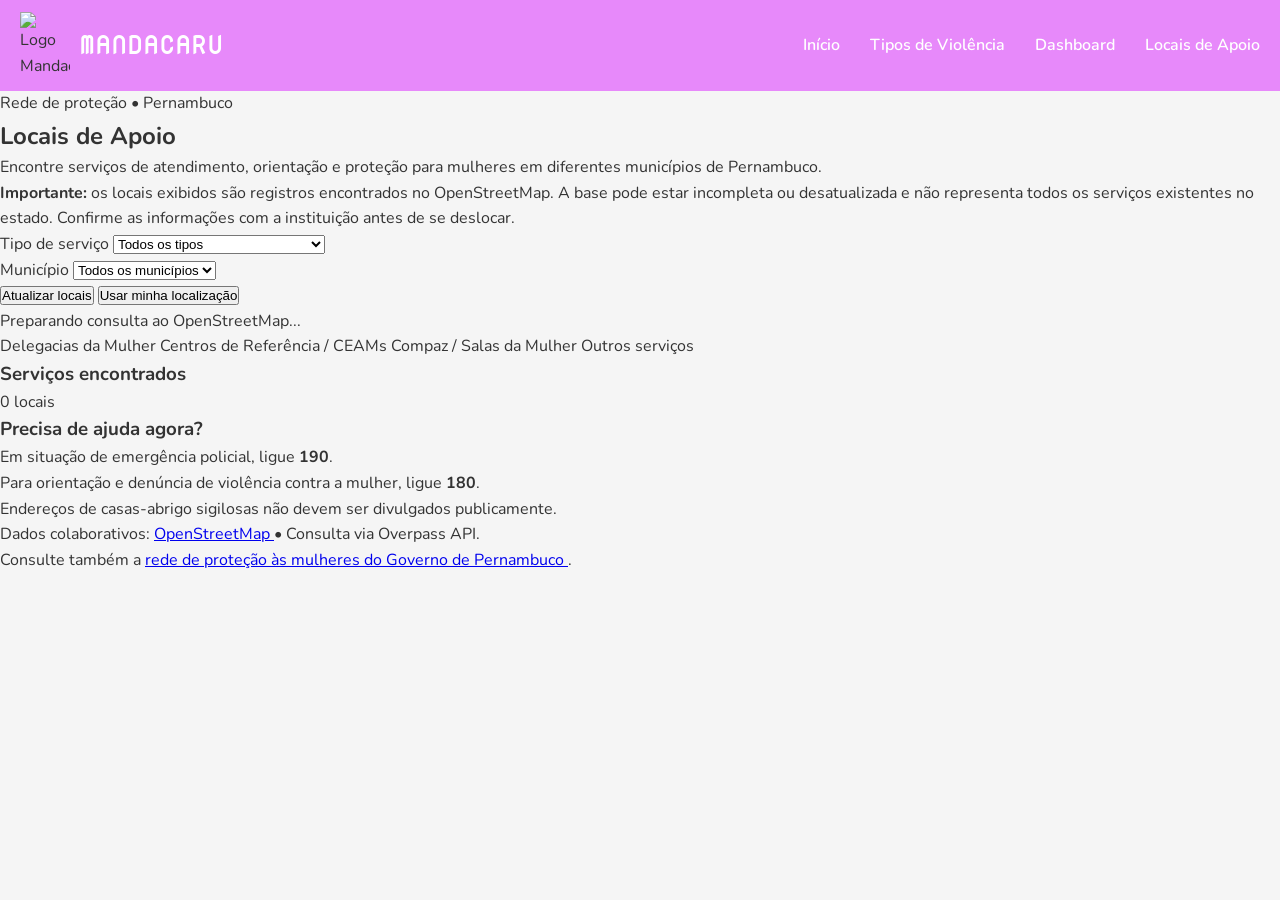
==== apoio.html @ 60b7e419 "Create apoio.html for support services page This HTML file provides a structured layout for a suppor" ====
<!DOCTYPE html>
<html lang="pt-BR">
<head>
  <meta charset="UTF-8">
  <meta name="viewport" content="width=device-width, initial-scale=1.0">
  <title>Locais de Apoio - Mandacaru</title>

  <link rel="preconnect" href="https://fonts.googleapis.com">
  <link rel="preconnect" href="https://fonts.gstatic.com" crossorigin>

  <link href="https://fonts.googleapis.com/css2?family=Nova+Mono&family=Nunito:wght@300;400;600;700&display=swap" rel="stylesheet">

  <link rel="stylesheet" href="dashboard.css">
  <link rel="stylesheet" href="https://unpkg.com/leaflet@1.9.4/dist/leaflet.css">
  <link rel="stylesheet" href="apoio.css">
</head>

<body>

  <header class="cabecalho">
    <div class="container-cabecalho">

      <div class="logo-area">
        <img src="img/logo-mandacaru-branco.png" alt="Logo Mandacaru" class="logo-imagem">
        <h1 class="nome-projeto">Mandacaru</h1>
      </div>

      <nav class="menu-navegacao">
        <ul class="lista-menu">
          <li><a href="index.html" class="link-menu">Início</a></li>
          <li><a href="tipos-violencia.html" class="link-menu">Tipos de Violência</a></li>
          <li><a href="dashboard.html" class="link-menu">Dashboard</a></li>
          <li><a href="apoio.html" class="link-menu" aria-current="page">Locais de Apoio</a></li>
        </ul>
      </nav>

    </div>
  </header>

  <main class="pagina-apoio">

    <section class="introducao-apoio">
      <p class="etiqueta-apoio">Rede de proteção • Pernambuco</p>

      <h2>Locais de Apoio</h2>

      <p>
        Encontre serviços de atendimento, orientação e proteção
        para mulheres em diferentes municípios de Pernambuco.
      </p>

      <div class="aviso-dados">
        <strong>Importante:</strong>
        os locais exibidos são registros encontrados no OpenStreetMap.
        A base pode estar incompleta ou desatualizada e não representa
        todos os serviços existentes no estado. Confirme as informações
        com a instituição antes de se deslocar.
      </div>
    </section>

    <section class="painel-filtros">

      <div class="campo-filtro">
        <label for="filtroCategoria">Tipo de serviço</label>

        <select id="filtroCategoria">
          <option value="todos">Todos os tipos</option>
          <option value="delegacia">Delegacias da Mulher</option>
          <option value="centro">Centros de Referência / CEAMs</option>
          <option value="compaz">Compaz / Salas da Mulher</option>
          <option value="outro">Outros serviços mapeados</option>
        </select>
      </div>

      <div class="campo-filtro">
        <label for="filtroMunicipio">Município</label>

        <select id="filtroMunicipio">
          <option value="todos">Todos os municípios</option>
        </select>
      </div>

      <button id="btnAtualizarLocais" type="button">
        Atualizar locais
      </button>

      <button id="btnMinhaLocalizacao" type="button" class="botao-secundario">
        Usar minha localização
      </button>

    </section>

    <p id="statusApoio" class="status-apoio" role="status" aria-live="polite">
      Preparando consulta ao OpenStreetMap...
    </p>

    <section class="legenda-apoio">

      <span>
        <i class="marcador-legenda marcador-delegacia"></i>
        Delegacias da Mulher
      </span>

      <span>
        <i class="marcador-legenda marcador-centro"></i>
        Centros de Referência / CEAMs
      </span>

      <span>
        <i class="marcador-legenda marcador-compaz"></i>
        Compaz / Salas da Mulher
      </span>

      <span>
        <i class="marcador-legenda marcador-outro"></i>
        Outros serviços
      </span>

    </section>

    <div
      id="mapaPernambuco"
      role="application"
      aria-label="Mapa dos locais de apoio em Pernambuco">
    </div>

    <section class="resultados-apoio">

      <div class="titulo-resultados">
        <h3>Serviços encontrados</h3>
        <span id="quantidadeLocais">0 locais</span>
      </div>

      <ul id="listaLocais" class="lista-locais"></ul>

    </section>

    <section class="contatos-emergencia">

      <h3>Precisa de ajuda agora?</h3>

      <p>
        Em situação de emergência policial, ligue
        <strong>190</strong>.
      </p>

      <p>
        Para orientação e denúncia de violência contra a mulher,
        ligue <strong>180</strong>.
      </p>

      <p>
        Endereços de casas-abrigo sigilosas não devem ser divulgados publicamente.
      </p>

    </section>

    <p class="creditos-mapa">
      Dados colaborativos:
      <a href="https://www.openstreetmap.org/copyright" target="_blank" rel="noopener">
        OpenStreetMap
      </a>
      • Consulta via Overpass API.
    </p>

    <p class="fonte-oficial">
      Consulte também a
      <a href="https://transparencia.pe.gov.br/gestao-estadual/informacao-protecao-e-atendimento-as-mulheres/protecao-e-atendimento-as-mulheres/"
         target="_blank" rel="noopener">
        rede de proteção às mulheres do Governo de Pernambuco
      </a>.
    </p>

  </main>

  <script src="https://unpkg.com/leaflet@1.9.4/dist/leaflet.js"></script>
  <script src="apoio.js"></script>

</body>
</html>
---- dashboard.css ----
:root {
  --cor-escura: #e789fa;
  --cor-rosa: #D86487;
  --cor-rosa-clara: #EEAAC3;
  --cor-roxa: #76172C;
  --fonte-titulo: 'Nova Mono', monospace;
  --fonte-texto: 'Nunito', sans-serif;
}

/* ---------- Geral ---------- */
* {
  margin: 0;
  padding: 0;
  box-sizing: border-box;
}

body {
  font-family: var(--fonte-texto);
  line-height: 1.6;
  color: #333;
  background-color: #f5f5f5;
}

/* ---------- Cabeçalho ---------- */
.cabecalho {
  background-color: var(--cor-escura);
  position: sticky;
  top: 0;
  z-index: 1000;
}

.container-cabecalho {
  max-width: 1400px;
  margin: 0 auto;
  padding: 12px 20px;
  display: flex;
  justify-content: space-between;
  align-items: center;
  flex-wrap: wrap;
  gap: 15px;
}

.logo-area {
  display: flex;
  align-items: center;
  gap: 10px;
}

.logo-imagem {
  width: 50px;
  height: auto;
}

.nome-projeto {
  color: #fff;
  font-size: 24px;
  font-family: var(--fonte-titulo);
  text-transform: uppercase;
  letter-spacing: 3px;
}

.menu-navegacao {
  flex: 1;
  min-width: 300px;
}

.lista-menu {
  list-style: none;
  display: flex;
  gap: 30px;
  flex-wrap: wrap;
  justify-content: flex-end;
}

.link-menu {
  color: #fff;
  text-decoration: none;
  font-size: 16px;
  font-weight: 600;
  transition: 0.3s ease;
  border-bottom: 2px solid transparent;
  padding-bottom: 5px;
}

.link-menu:hover {
  color: var(--cor-rosa);
  border-bottom: 2px solid var(--cor-rosa);
}

/* ---------- Página ---------- */
.container {
  max-width: 1400px;
  margin: 0 auto;
  padding: 24px 20px;
}

/* ---------- Filtros ---------- */
.filtros {
  display: flex;
  flex-wrap: wrap;
  align-items: flex-end;
  gap: 16px;
  padding: 16px;
  margin-bottom: 24px;
  background: #fff;
  border-radius: 12px;
  box-shadow: 0 2px 8px rgba(0, 0, 0, 0.15);
}

.filtro {
  display: flex;
  flex-direction: column;
  gap: 4px;
  flex: 1;
  min-width: 140px;
}

.filtro label {
  font-size: 14px;
  font-weight: 600;
  color: #555;
}

.filtro select {
  padding: 10px;
  border: 2px solid var(--cor-rosa-clara);
  border-radius: 8px;
  font-family: var(--fonte-texto);
  font-size: 14px;
  background: #fff;
}

.filtro select:focus {
  outline: none;
  border-color: var(--cor-rosa);
}

.filtro-faixas {
  flex: 2;
  min-width: 260px;
}

.checks {
  display: flex;
  flex-wrap: wrap;
  gap: 8px 14px;
  padding: 8px 10px;
  border: 2px solid var(--cor-rosa-clara);
  border-radius: 8px;
}

.check {
  display: flex;
  align-items: center;
  gap: 6px;
  font-size: 14px;
  font-weight: 400;
  color: #333;
  cursor: pointer;
}

#mapa {
  height: 400px;
  width: 100%;
  border-radius: 8px;
}

#mapaApoio {
  height: 420px;
  width: 100%;
  border-radius: 8px;
  margin-top: 12px;
}

#btnApoio {
  padding: 12px 18px;
  font-size: 1rem;
  cursor: pointer;
}

#listaApoio li { margin: 10px 0; }
.emergencia { margin-top: 16px; font-weight: bold; }
.aberto  { color: green; }
.fechado { color: crimson; }
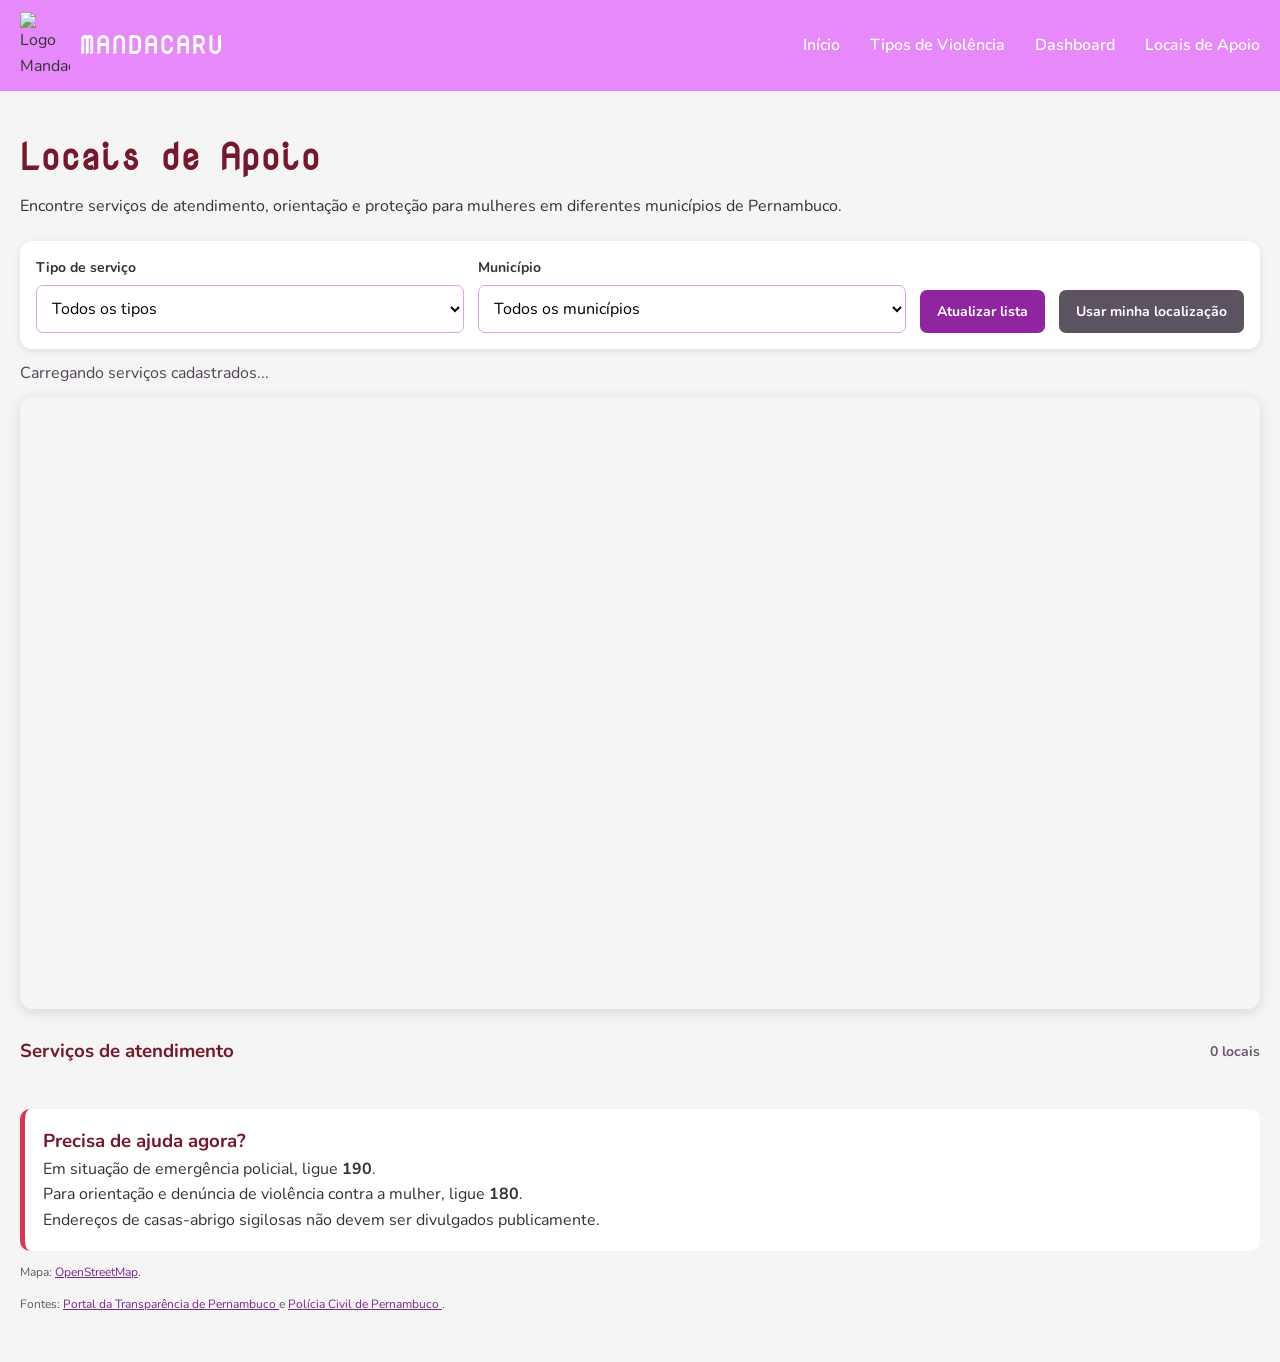
==== commit 48bec631: "Refactor apoio.html for clarity and updates" ====
--- a/apoio.html
+++ b/apoio.html
@@ -1,3 +1,4 @@
+
 <!DOCTYPE html>
 <html lang="pt-BR">
 <head>
@@ -7,7 +8,6 @@
 
   <link rel="preconnect" href="https://fonts.googleapis.com">
   <link rel="preconnect" href="https://fonts.gstatic.com" crossorigin>
-
   <link href="https://fonts.googleapis.com/css2?family=Nova+Mono&family=Nunito:wght@300;400;600;700&display=swap" rel="stylesheet">
 
   <link rel="stylesheet" href="dashboard.css">
@@ -16,10 +16,8 @@
 </head>
 
 <body>
-
   <header class="cabecalho">
     <div class="container-cabecalho">
-
       <div class="logo-area">
         <img src="img/logo-mandacaru-branco.png" alt="Logo Mandacaru" class="logo-imagem">
         <h1 class="nome-projeto">Mandacaru</h1>
@@ -33,148 +31,95 @@
           <li><a href="apoio.html" class="link-menu" aria-current="page">Locais de Apoio</a></li>
         </ul>
       </nav>
-
     </div>
   </header>
 
   <main class="pagina-apoio">
-
     <section class="introducao-apoio">
-      <p class="etiqueta-apoio">Rede de proteção • Pernambuco</p>
-
       <h2>Locais de Apoio</h2>
-
       <p>
         Encontre serviços de atendimento, orientação e proteção
         para mulheres em diferentes municípios de Pernambuco.
       </p>
-
-      <div class="aviso-dados">
-        <strong>Importante:</strong>
-        os locais exibidos são registros encontrados no OpenStreetMap.
-        A base pode estar incompleta ou desatualizada e não representa
-        todos os serviços existentes no estado. Confirme as informações
-        com a instituição antes de se deslocar.
-      </div>
     </section>
 
     <section class="painel-filtros">
-
       <div class="campo-filtro">
         <label for="filtroCategoria">Tipo de serviço</label>
-
         <select id="filtroCategoria">
           <option value="todos">Todos os tipos</option>
           <option value="delegacia">Delegacias da Mulher</option>
           <option value="centro">Centros de Referência / CEAMs</option>
-          <option value="compaz">Compaz / Salas da Mulher</option>
-          <option value="outro">Outros serviços mapeados</option>
         </select>
       </div>
 
       <div class="campo-filtro">
         <label for="filtroMunicipio">Município</label>
-
         <select id="filtroMunicipio">
           <option value="todos">Todos os municípios</option>
         </select>
       </div>
 
       <button id="btnAtualizarLocais" type="button">
-        Atualizar locais
+        Atualizar lista
       </button>
 
       <button id="btnMinhaLocalizacao" type="button" class="botao-secundario">
         Usar minha localização
       </button>
-
     </section>
 
     <p id="statusApoio" class="status-apoio" role="status" aria-live="polite">
-      Preparando consulta ao OpenStreetMap...
+      Carregando serviços cadastrados...
     </p>
-
-    <section class="legenda-apoio">
-
-      <span>
-        <i class="marcador-legenda marcador-delegacia"></i>
-        Delegacias da Mulher
-      </span>
-
-      <span>
-        <i class="marcador-legenda marcador-centro"></i>
-        Centros de Referência / CEAMs
-      </span>
-
-      <span>
-        <i class="marcador-legenda marcador-compaz"></i>
-        Compaz / Salas da Mulher
-      </span>
-
-      <span>
-        <i class="marcador-legenda marcador-outro"></i>
-        Outros serviços
-      </span>
-
-    </section>
 
     <div
       id="mapaPernambuco"
       role="application"
-      aria-label="Mapa dos locais de apoio em Pernambuco">
+      aria-label="Mapa de Pernambuco">
     </div>
 
     <section class="resultados-apoio">
-
       <div class="titulo-resultados">
-        <h3>Serviços encontrados</h3>
+        <h3>Serviços de atendimento</h3>
         <span id="quantidadeLocais">0 locais</span>
       </div>
 
       <ul id="listaLocais" class="lista-locais"></ul>
-
     </section>
 
     <section class="contatos-emergencia">
-
       <h3>Precisa de ajuda agora?</h3>
-
       <p>
         Em situação de emergência policial, ligue
         <strong>190</strong>.
       </p>
-
       <p>
         Para orientação e denúncia de violência contra a mulher,
         ligue <strong>180</strong>.
       </p>
-
       <p>
         Endereços de casas-abrigo sigilosas não devem ser divulgados publicamente.
       </p>
-
     </section>
 
     <p class="creditos-mapa">
-      Dados colaborativos:
-      <a href="https://www.openstreetmap.org/copyright" target="_blank" rel="noopener">
-        OpenStreetMap
-      </a>
-      • Consulta via Overpass API.
+      Mapa: <a href="https://www.openstreetmap.org/copyright" target="_blank" rel="noopener">OpenStreetMap</a>.
     </p>
 
     <p class="fonte-oficial">
-      Consulte também a
-      <a href="https://transparencia.pe.gov.br/gestao-estadual/informacao-protecao-e-atendimento-as-mulheres/protecao-e-atendimento-as-mulheres/"
-         target="_blank" rel="noopener">
-        rede de proteção às mulheres do Governo de Pernambuco
+      Fontes:
+      <a href="https://transparencia.pe.gov.br/gestao-estadual/informacao-protecao-e-atendimento-as-mulheres/protecao-e-atendimento-as-mulheres/" target="_blank" rel="noopener">
+        Portal da Transparência de Pernambuco
+      </a>
+      e
+      <a href="https://www.policiacivil.pe.gov.br/" target="_blank" rel="noopener">
+        Polícia Civil de Pernambuco
       </a>.
     </p>
-
   </main>
 
   <script src="https://unpkg.com/leaflet@1.9.4/dist/leaflet.js"></script>
   <script src="apoio.js"></script>
-
 </body>
 </html>
--- a/apoio.css
+++ b/apoio.css
@@ -0,0 +1,257 @@
+/* Página exclusiva de Locais de Apoio */
+
+.pagina-apoio {
+  max-width: 1400px;
+  margin: 0 auto;
+  padding: 32px 20px 48px;
+}
+
+.introducao-apoio {
+  margin-bottom: 22px;
+}
+
+.introducao-apoio h2 {
+  color: #76172C;
+  font-family: var(--fonte-titulo);
+  font-size: clamp(25px, 4vw, 36px);
+  margin: 5px 0 8px;
+}
+
+.introducao-apoio > p {
+  max-width: 900px;
+}
+
+.etiqueta-apoio {
+  color: #9a3caa;
+  font-weight: 800;
+  text-transform: uppercase;
+  letter-spacing: 1px;
+  font-size: 12px;
+}
+
+.aviso-dados {
+  background: #fff4d9;
+  border-left: 4px solid #d69b24;
+  border-radius: 7px;
+  padding: 12px 15px;
+  margin-top: 14px;
+  font-size: 14px;
+}
+
+.painel-filtros {
+  display: flex;
+  flex-wrap: wrap;
+  align-items: end;
+  gap: 14px;
+  background: #fff;
+  padding: 16px;
+  border-radius: 12px;
+  box-shadow: 0 2px 8px rgba(0,0,0,.09);
+  margin-bottom: 12px;
+}
+
+.campo-filtro {
+  display: flex;
+  flex-direction: column;
+  gap: 5px;
+  flex: 1;
+  min-width: 190px;
+}
+
+.campo-filtro label {
+  font-weight: 700;
+  font-size: 14px;
+}
+
+.campo-filtro select {
+  width: 100%;
+  padding: 11px;
+  border: 1px solid #d8a6e2;
+  border-radius: 7px;
+  background: #fff;
+  font: inherit;
+}
+
+.painel-filtros button {
+  border: 0;
+  border-radius: 7px;
+  padding: 12px 17px;
+  background: #8f269f;
+  color: #fff;
+  font: 700 14px var(--fonte-texto);
+  cursor: pointer;
+}
+
+.painel-filtros .botao-secundario {
+  background: #5d5260;
+}
+
+.painel-filtros button:disabled {
+  opacity: .6;
+  cursor: wait;
+}
+
+.status-apoio {
+  min-height: 26px;
+  margin: 10px 0;
+  color: #514354;
+}
+
+.legenda-apoio {
+  display: flex;
+  flex-wrap: wrap;
+  gap: 10px 20px;
+  margin: 14px 0;
+  font-size: 13px;
+}
+
+.legenda-apoio span {
+  display: inline-flex;
+  align-items: center;
+  gap: 7px;
+}
+
+.marcador-legenda,
+.pino-mapa {
+  display: inline-block;
+  width: 13px;
+  height: 13px;
+  border-radius: 50%;
+  border: 2px solid #fff;
+  box-shadow: 0 0 0 1px rgba(0,0,0,.25);
+}
+
+.marcador-delegacia,
+.pino-delegacia {
+  background: #d93655;
+}
+
+.marcador-centro,
+.pino-centro {
+  background: #2878cf;
+}
+
+.marcador-compaz,
+.pino-compaz {
+  background: #239b68;
+}
+
+.marcador-outro,
+.pino-outro {
+  background: #9a55b5;
+}
+
+#mapaPernambuco {
+  width: 100%;
+  height: min(68vh, 650px);
+  min-height: 390px;
+  border-radius: 12px;
+  overflow: hidden;
+  z-index: 1;
+  box-shadow: 0 3px 14px rgba(0,0,0,.12);
+}
+
+.pino-mapa {
+  width: 18px;
+  height: 18px;
+  border-width: 3px;
+}
+
+.resultados-apoio {
+  margin-top: 28px;
+}
+
+.titulo-resultados {
+  display: flex;
+  justify-content: space-between;
+  align-items: center;
+  gap: 12px;
+}
+
+.titulo-resultados h3,
+.contatos-emergencia h3 {
+  color: #76172C;
+}
+
+#quantidadeLocais {
+  color: #6c596f;
+  font-size: 14px;
+  font-weight: 700;
+}
+
+.lista-locais {
+  list-style: none;
+  display: grid;
+  grid-template-columns: repeat(auto-fit, minmax(260px, 1fr));
+  gap: 12px;
+  margin-top: 14px;
+}
+
+.lista-locais li {
+  background: #fff;
+  border-radius: 10px;
+  padding: 15px;
+  border: 1px solid #ead9ed;
+  box-shadow: 0 2px 6px rgba(0,0,0,.05);
+}
+
+.lista-locais h4 {
+  color: #64236f;
+  margin-bottom: 5px;
+}
+
+.lista-locais p {
+  font-size: 14px;
+  margin: 3px 0;
+  overflow-wrap: anywhere;
+}
+
+.lista-locais a {
+  color: #762b8b;
+  font-weight: 700;
+}
+
+.tag-categoria {
+  display: inline-block;
+  font-size: 11px;
+  font-weight: 800;
+  padding: 3px 8px;
+  border-radius: 20px;
+  background: #f3e6f6;
+  margin: 5px 0;
+}
+
+.contatos-emergencia {
+  margin-top: 28px;
+  padding: 18px;
+  border-radius: 10px;
+  background: #fff;
+  border-left: 5px solid #d93655;
+}
+
+.creditos-mapa,
+.fonte-oficial {
+  font-size: 12px;
+  margin-top: 12px;
+  color: #5e5660;
+}
+
+.creditos-mapa a,
+.fonte-oficial a {
+  color: #762b8b;
+}
+
+@media (max-width: 600px) {
+  .pagina-apoio {
+    padding: 22px 13px 35px;
+  }
+
+  #mapaPernambuco {
+    min-height: 350px;
+    height: 55vh;
+  }
+
+  .painel-filtros button {
+    width: 100%;
+  }
+}
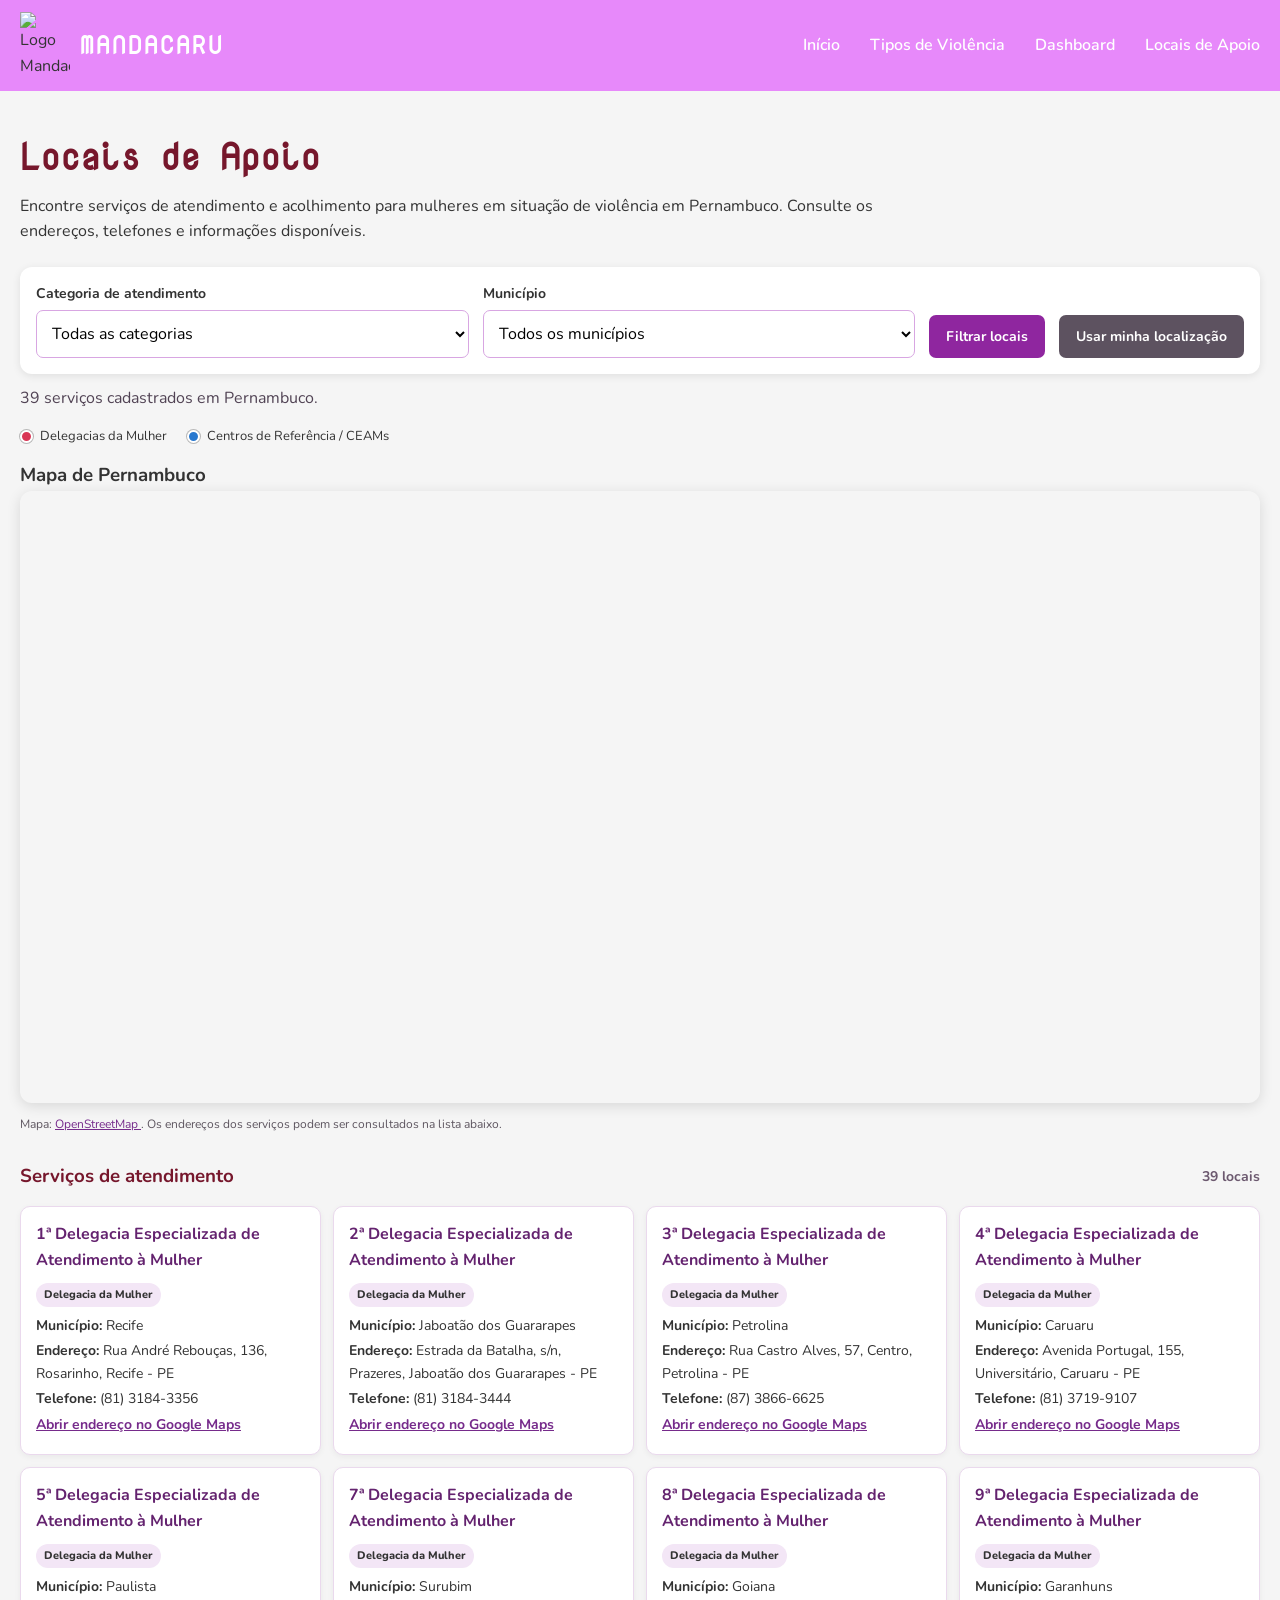
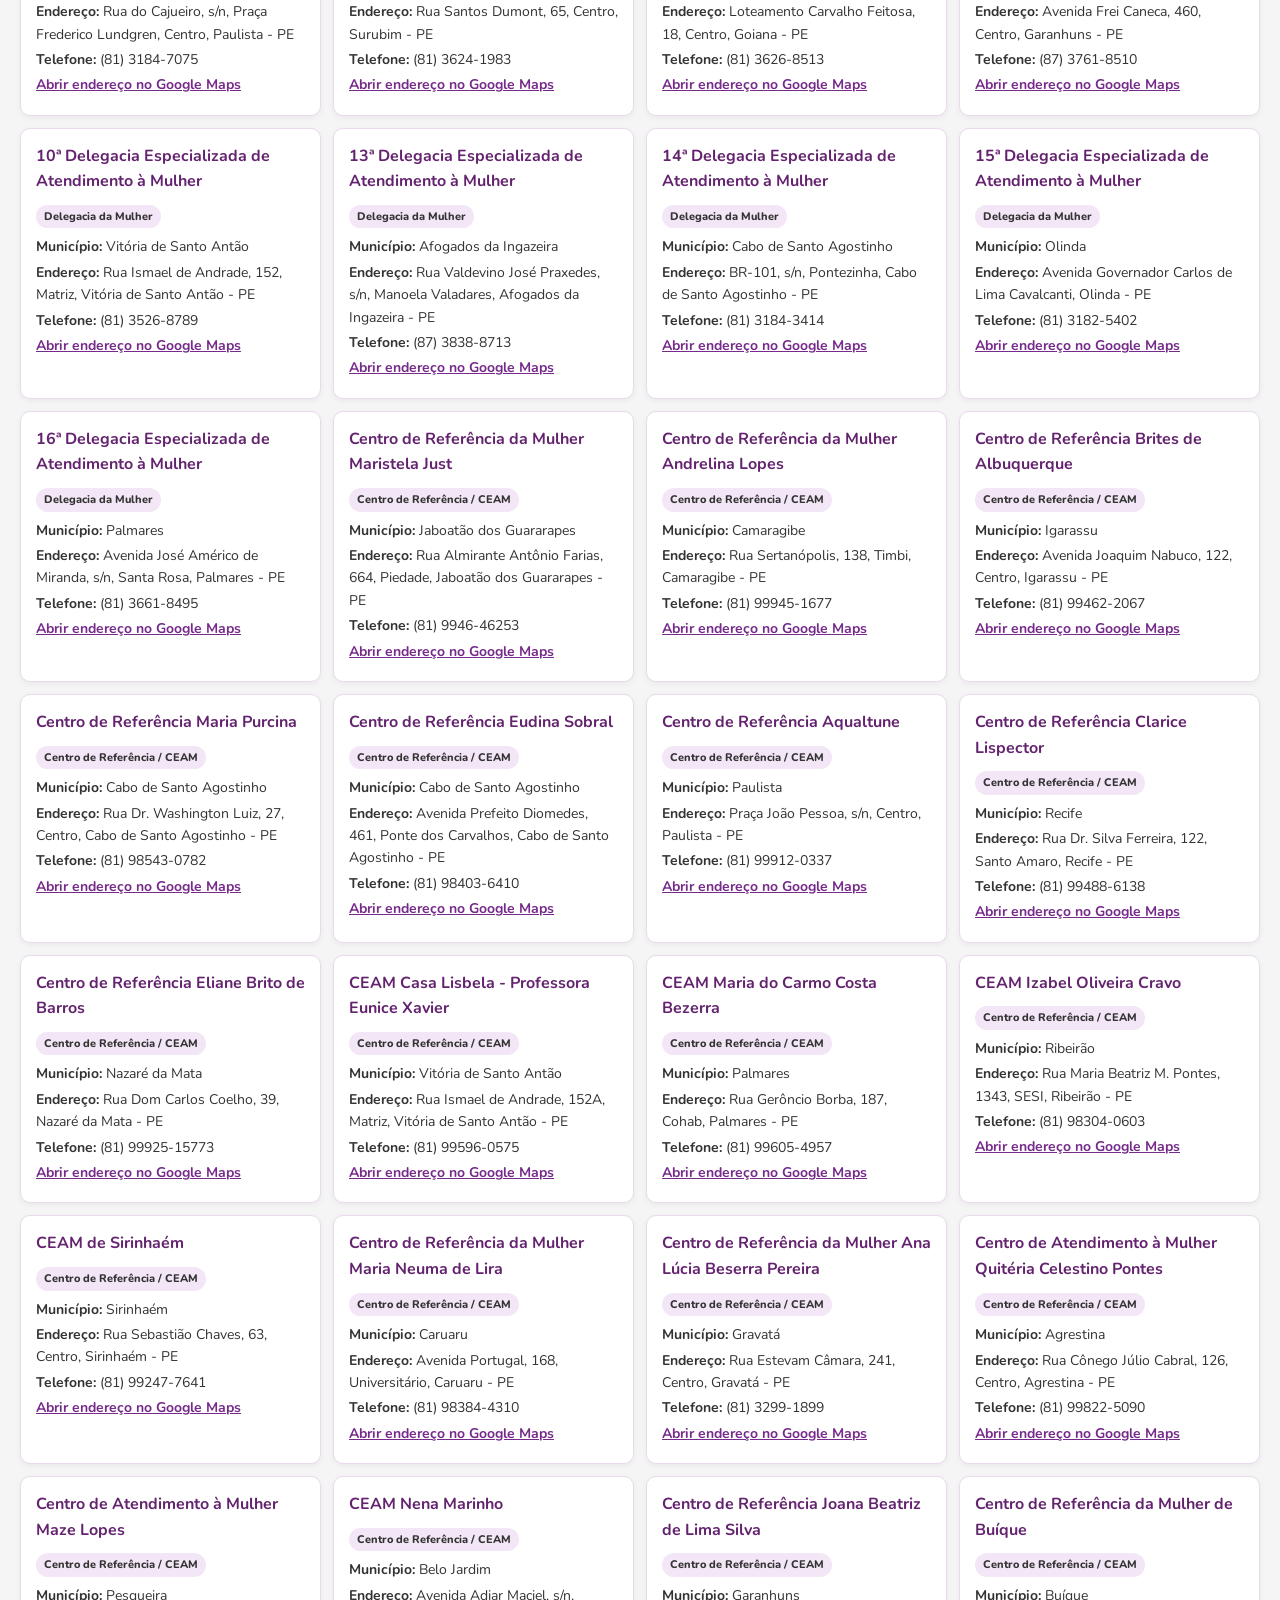
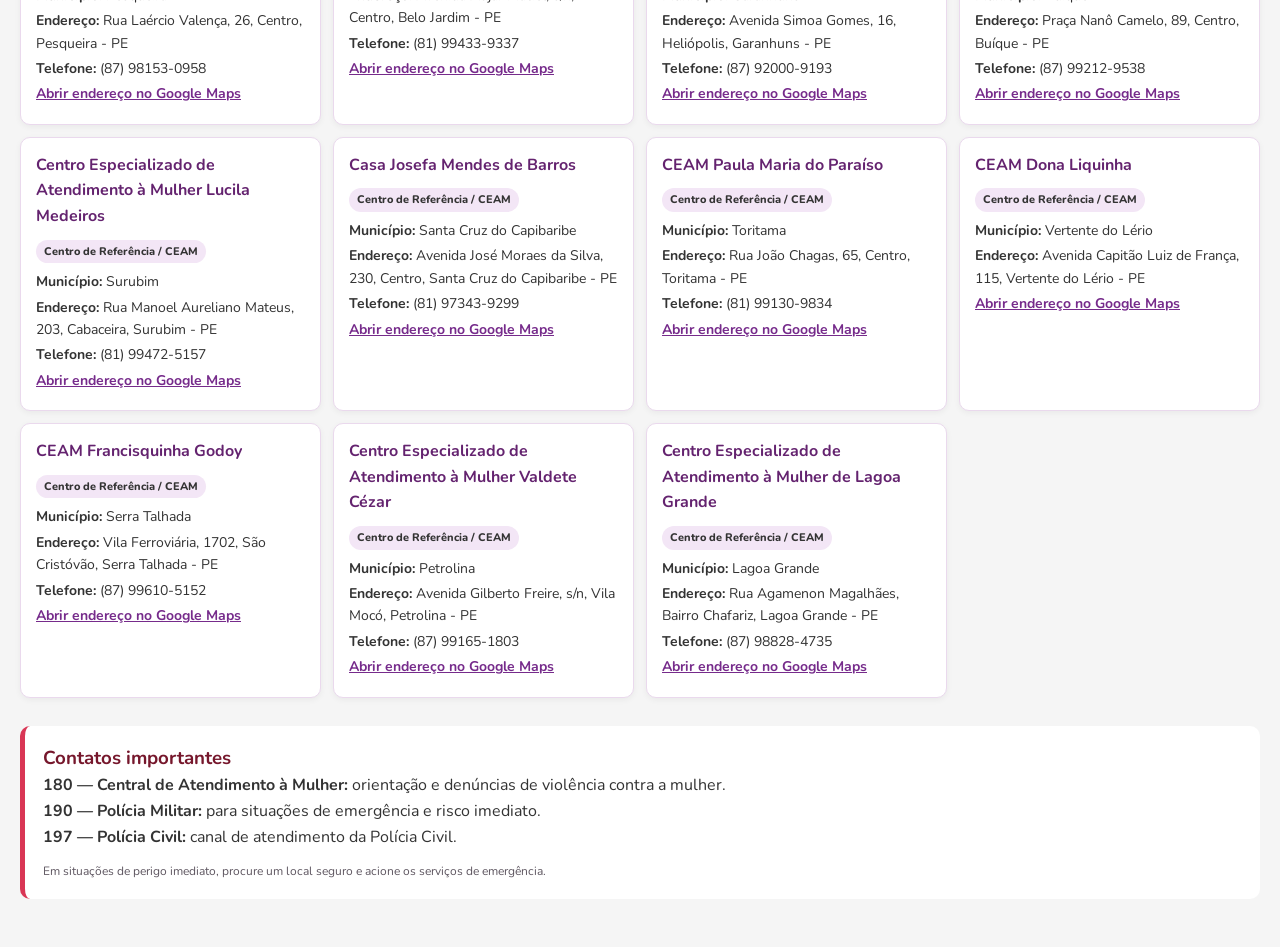
==== commit c5cb0625: "Refactor HTML structure and update content" ====
--- a/apoio.html
+++ b/apoio.html
@@ -1,125 +1,278 @@
 
 <!DOCTYPE html>
 <html lang="pt-BR">
+
 <head>
   <meta charset="UTF-8">
   <meta name="viewport" content="width=device-width, initial-scale=1.0">
+
   <title>Locais de Apoio - Mandacaru</title>
 
+  <!-- Fontes -->
   <link rel="preconnect" href="https://fonts.googleapis.com">
   <link rel="preconnect" href="https://fonts.gstatic.com" crossorigin>
-  <link href="https://fonts.googleapis.com/css2?family=Nova+Mono&family=Nunito:wght@300;400;600;700&display=swap" rel="stylesheet">
-
+
+  <link
+    href="https://fonts.googleapis.com/css2?family=Nova+Mono&family=Nunito:wght@300;400;600;700&display=swap"
+    rel="stylesheet"
+  >
+
+  <!-- Estilos do mapa -->
+  <link
+    rel="stylesheet"
+    href="https://unpkg.com/leaflet@1.9.4/dist/leaflet.css"
+  >
+
+  <!-- Estilos do projeto -->
   <link rel="stylesheet" href="dashboard.css">
-  <link rel="stylesheet" href="https://unpkg.com/leaflet@1.9.4/dist/leaflet.css">
   <link rel="stylesheet" href="apoio.css">
+
 </head>
 
 <body>
+
+  <!-- CABEÇALHO E MENU -->
   <header class="cabecalho">
+
     <div class="container-cabecalho">
+
       <div class="logo-area">
-        <img src="img/logo-mandacaru-branco.png" alt="Logo Mandacaru" class="logo-imagem">
+
+        <img
+          src="img/logo-mandacaru-branco.png"
+          alt="Logo Mandacaru"
+          class="logo-imagem"
+        >
+
         <h1 class="nome-projeto">Mandacaru</h1>
+
       </div>
 
       <nav class="menu-navegacao">
+
         <ul class="lista-menu">
-          <li><a href="index.html" class="link-menu">Início</a></li>
-          <li><a href="tipos-violencia.html" class="link-menu">Tipos de Violência</a></li>
-          <li><a href="dashboard.html" class="link-menu">Dashboard</a></li>
-          <li><a href="apoio.html" class="link-menu" aria-current="page">Locais de Apoio</a></li>
+
+          <li>
+            <a href="index.html" class="link-menu">Início</a>
+          </li>
+
+          <li>
+            <a href="tipos-violencia.html" class="link-menu">
+              Tipos de Violência
+            </a>
+          </li>
+
+          <li>
+            <a href="dashboard.html" class="link-menu">
+              Dashboard
+            </a>
+          </li>
+
+          <li>
+            <a href="apoio.html" class="link-menu" aria-current="page">
+              Locais de Apoio
+            </a>
+          </li>
+
         </ul>
+
       </nav>
+
     </div>
+
   </header>
 
+
+  <!-- CONTEÚDO PRINCIPAL -->
   <main class="pagina-apoio">
+
+    <!-- APRESENTAÇÃO -->
     <section class="introducao-apoio">
+
       <h2>Locais de Apoio</h2>
-      <p>
-        Encontre serviços de atendimento, orientação e proteção
-        para mulheres em diferentes municípios de Pernambuco.
-      </p>
-    </section>
-
-    <section class="painel-filtros">
+
+      <p>
+        Encontre serviços de atendimento e acolhimento para mulheres
+        em situação de violência em Pernambuco. Consulte os endereços,
+        telefones e informações disponíveis.
+      </p>
+
+    </section>
+
+
+    <!-- FILTROS -->
+    <section class="painel-filtros" aria-label="Filtros dos serviços">
+
       <div class="campo-filtro">
-        <label for="filtroCategoria">Tipo de serviço</label>
+
+        <label for="filtroCategoria">
+          Categoria de atendimento
+        </label>
+
         <select id="filtroCategoria">
-          <option value="todos">Todos os tipos</option>
-          <option value="delegacia">Delegacias da Mulher</option>
-          <option value="centro">Centros de Referência / CEAMs</option>
+
+          <option value="todos">Todas as categorias</option>
+
+          <option value="delegacia">
+            Delegacias da Mulher
+          </option>
+
+          <option value="centro">
+            Centros de Referência / CEAMs
+          </option>
+
         </select>
-      </div>
+
+      </div>
+
 
       <div class="campo-filtro">
-        <label for="filtroMunicipio">Município</label>
+
+        <label for="filtroMunicipio">
+          Município
+        </label>
+
         <select id="filtroMunicipio">
-          <option value="todos">Todos os municípios</option>
+
+          <option value="todos">
+            Todos os municípios
+          </option>
+
         </select>
-      </div>
+
+      </div>
+
 
       <button id="btnAtualizarLocais" type="button">
-        Atualizar lista
+        Filtrar locais
       </button>
 
-      <button id="btnMinhaLocalizacao" type="button" class="botao-secundario">
+      <button
+        id="btnMinhaLocalizacao"
+        class="botao-secundario"
+        type="button"
+      >
         Usar minha localização
       </button>
-    </section>
-
-    <p id="statusApoio" class="status-apoio" role="status" aria-live="polite">
+
+    </section>
+
+
+    <!-- STATUS DOS FILTROS -->
+    <p
+      id="statusApoio"
+      class="status-apoio"
+      role="status"
+      aria-live="polite"
+    >
       Carregando serviços cadastrados...
     </p>
 
-    <div
-      id="mapaPernambuco"
-      role="application"
-      aria-label="Mapa de Pernambuco">
-    </div>
-
+
+    <!-- LEGENDA -->
+    <section class="legenda-apoio">
+
+      <span>
+        <i class="marcador-legenda marcador-delegacia"></i>
+        Delegacias da Mulher
+      </span>
+
+      <span>
+        <i class="marcador-legenda marcador-centro"></i>
+        Centros de Referência / CEAMs
+      </span>
+
+    </section>
+
+
+    <!-- MAPA -->
+    <section class="secao-mapa">
+
+      <h3>Mapa de Pernambuco</h3>
+
+      <div
+        id="mapaPernambuco"
+        aria-label="Mapa de Pernambuco"
+      ></div>
+
+      <p class="creditos-mapa">
+        Mapa:
+        <a
+          href="https://www.openstreetmap.org/copyright"
+          target="_blank"
+          rel="noopener noreferrer"
+        >
+          OpenStreetMap
+        </a>.
+        Os endereços dos serviços podem ser consultados na lista abaixo.
+      </p>
+
+    </section>
+
+
+    <!-- RESULTADOS -->
     <section class="resultados-apoio">
+
       <div class="titulo-resultados">
+
         <h3>Serviços de atendimento</h3>
-        <span id="quantidadeLocais">0 locais</span>
-      </div>
-
-      <ul id="listaLocais" class="lista-locais"></ul>
-    </section>
-
+
+        <span id="quantidadeLocais">
+          0 locais
+        </span>
+
+      </div>
+
+      <ul
+        id="listaLocais"
+        class="lista-locais"
+        aria-live="polite"
+      >
+
+        <li>
+          Carregando serviços cadastrados...
+        </li>
+
+      </ul>
+
+    </section>
+
+
+    <!-- CONTATOS DE EMERGÊNCIA -->
     <section class="contatos-emergencia">
-      <h3>Precisa de ajuda agora?</h3>
-      <p>
-        Em situação de emergência policial, ligue
-        <strong>190</strong>.
-      </p>
-      <p>
-        Para orientação e denúncia de violência contra a mulher,
-        ligue <strong>180</strong>.
-      </p>
-      <p>
-        Endereços de casas-abrigo sigilosas não devem ser divulgados publicamente.
-      </p>
-    </section>
-
-    <p class="creditos-mapa">
-      Mapa: <a href="https://www.openstreetmap.org/copyright" target="_blank" rel="noopener">OpenStreetMap</a>.
-    </p>
-
-    <p class="fonte-oficial">
-      Fontes:
-      <a href="https://transparencia.pe.gov.br/gestao-estadual/informacao-protecao-e-atendimento-as-mulheres/protecao-e-atendimento-as-mulheres/" target="_blank" rel="noopener">
-        Portal da Transparência de Pernambuco
-      </a>
-      e
-      <a href="https://www.policiacivil.pe.gov.br/" target="_blank" rel="noopener">
-        Polícia Civil de Pernambuco
-      </a>.
-    </p>
+
+      <h3>Contatos importantes</h3>
+
+      <p>
+        <strong>180 — Central de Atendimento à Mulher:</strong>
+        orientação e denúncias de violência contra a mulher.
+      </p>
+
+      <p>
+        <strong>190 — Polícia Militar:</strong>
+        para situações de emergência e risco imediato.
+      </p>
+
+      <p>
+        <strong>197 — Polícia Civil:</strong>
+        canal de atendimento da Polícia Civil.
+      </p>
+
+      <p class="fonte-oficial">
+        Em situações de perigo imediato, procure um local seguro
+        e acione os serviços de emergência.
+      </p>
+
+    </section>
+
   </main>
 
+
+  <!-- BIBLIOTECAS E SCRIPT -->
   <script src="https://unpkg.com/leaflet@1.9.4/dist/leaflet.js"></script>
+
   <script src="apoio.js"></script>
+
 </body>
+
 </html>
